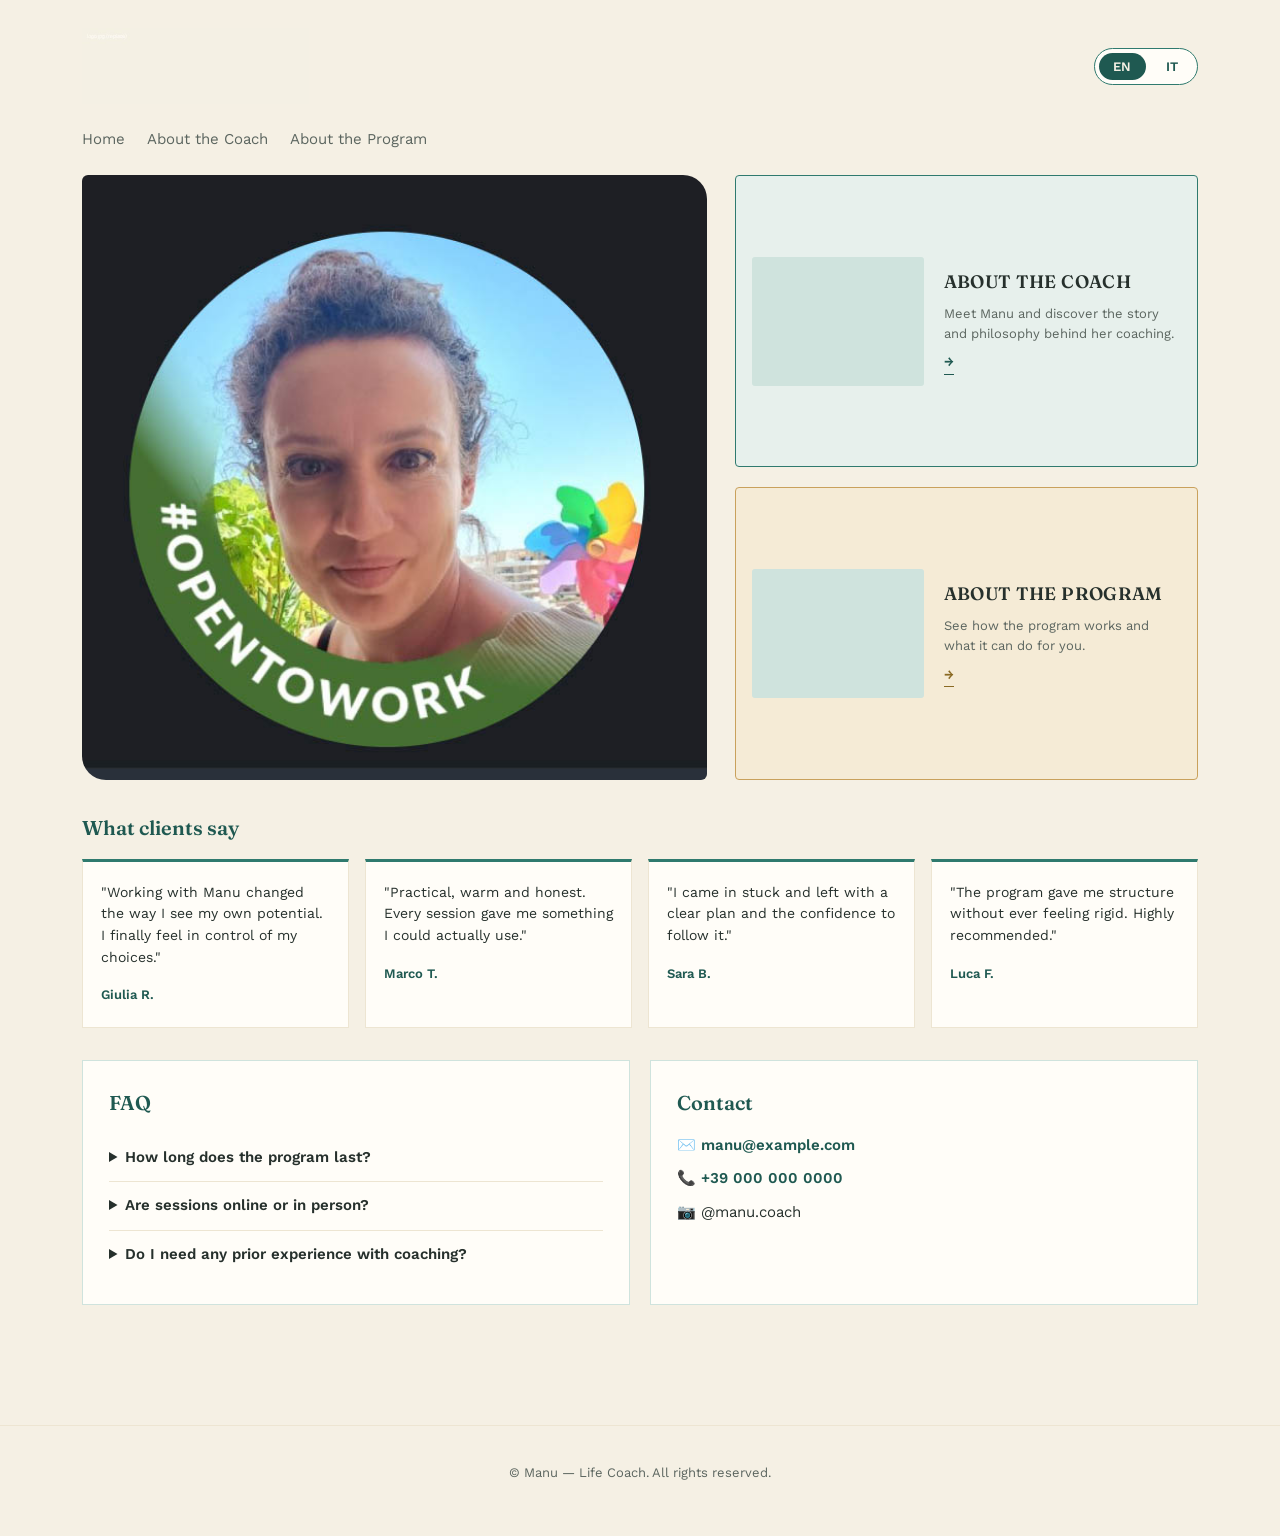
==== index.html @ d8b9cd36 "Add files via upload" ====
<!DOCTYPE html>
<html lang="en">
<head>
<meta charset="UTF-8">
<meta name="viewport" content="width=device-width, initial-scale=1.0">
<title>Manu — Life Coach</title>
<link rel="preconnect" href="https://fonts.googleapis.com">
<link href="https://fonts.googleapis.com/css2?family=Fraunces:wght@500;600&family=Work+Sans:wght@400;500;600&display=swap" rel="stylesheet">
<link rel="stylesheet" href="css/style.css">
</head>
<body data-page="home">

<header class="site-header">
  <a href="index.html" class="logo-link">
    <img src="images/logo.jpg" alt="Manu logo" onerror="this.style.opacity='0.2'">
  </a>
  <div class="lang-toggle" role="group" aria-label="Language">
    <button data-lang="en" aria-pressed="true">EN</button>
    <button data-lang="it" aria-pressed="false">IT</button>
  </div>
</header>

<nav class="site-nav wrap">
  <a href="index.html" data-i18n="nav.home">Home</a>
  <a href="about-coach.html" data-i18n="nav.coach">About the Coach</a>
  <a href="about-program.html" data-i18n="nav.program">About the Program</a>
</nav>

<main class="wrap">

  <section class="hero">
    <div class="hero-grid">
      <div class="hero-photo">
        <img id="heroPhoto" src="images/Manu_face_pic.jpg" alt="Manu" onerror="this.style.opacity='0.15'">
      </div>

      <div class="hero-cards">
        <a href="about-coach.html" class="hero-card hero-card--coach" id="aboutCoachCard">
          <span class="hero-card-imgwrap">
            <img class="hero-card-img" src="images/about_coach.jpg" alt="" onerror="this.style.display='none'">
          </span>
          <div class="hero-card-text">
            <h3 id="coachCardTitle">About the Coach</h3>
            <p id="coachCardExcerpt">Meet Manu and discover the story behind her coaching.</p>
            <span class="go">→</span>
          </div>
        </a>
        <a href="about-program.html" class="hero-card hero-card--program" id="aboutProgramCard">
          <span class="hero-card-imgwrap">
            <img class="hero-card-img" src="images/about_program.jpg" alt="" onerror="this.style.display='none'">
          </span>
          <div class="hero-card-text">
            <h3 id="programCardTitle">About the Program</h3>
            <p id="programCardExcerpt">See how the program works and what it can do for you.</p>
            <span class="go">→</span>
          </div>
        </a>
      </div>
    </div>

    <div class="testimonials">
      <h2 id="testimonialsTitle">What clients say</h2>
      <div class="testimonial-grid" id="testimonialGrid"></div>
    </div>

    <div class="side-boxes">
      <div class="info-box">
        <h2 id="faqTitle">FAQ</h2>
        <div id="faqList"></div>
      </div>
      <div class="info-box">
        <h2 id="contactTitle">Contact</h2>
        <ul class="contact-list" id="contactList"></ul>
      </div>
    </div>
  </section>

</main>

<footer class="site-footer">
  <p id="footerText"></p>
</footer>

<script src="js/main.js"></script>
</body>
</html>
---- css/style.css ----
/* ===== Design tokens ===== */
:root {
  --cream: #F5F0E4;
  --cream-deep: #EDE5D2;
  --teal-deep: #1F5951;
  --teal: #2F7A6E;
  --teal-soft: #CFE3DD;
  --teal-wash: #E7F0EC;
  --gold-wash: #F5EBD6;
  --gold: #C9A15C;
  --ink: #26302C;
  --ink-soft: #5B655F;
  --paper: #FFFDF8;

  --font-display: "Fraunces", Georgia, serif;
  --font-body: "Work Sans", -apple-system, BlinkMacSystemFont, sans-serif;

  --radius-photo: 6px 24px 6px 24px;
  --radius-card: 2px 28px 2px 28px;
  --max-width: 1180px;
}

* { box-sizing: border-box; }

html { scroll-behavior: smooth; }

body {
  margin: 0;
  background: var(--cream);
  color: var(--ink);
  font-family: var(--font-body);
  line-height: 1.55;
  -webkit-font-smoothing: antialiased;
}

img { max-width: 100%; display: block; }

a { color: inherit; }

.wrap {
  max-width: var(--max-width);
  margin: 0 auto;
  padding: 0 32px;
}

/* ===== Header ===== */
.site-header {
  display: flex;
  align-items: center;
  justify-content: space-between;
  padding: 28px 32px 10px;
  max-width: var(--max-width);
  margin: 0 auto;
}

.logo-link img {
  width: 227px;   /* ~6cm */
  height: 76px;   /* ~2cm */
  object-fit: contain;
  object-position: left center;
}

.lang-toggle {
  display: flex;
  gap: 6px;
  border: 1px solid var(--teal);
  border-radius: 999px;
  padding: 4px;
  background: var(--paper);
}

.lang-toggle button {
  border: none;
  background: transparent;
  font-family: var(--font-body);
  font-size: 13px;
  font-weight: 600;
  letter-spacing: 0.04em;
  padding: 6px 14px;
  border-radius: 999px;
  cursor: pointer;
  color: var(--teal-deep);
}

.lang-toggle button[aria-pressed="true"] {
  background: var(--teal-deep);
  color: var(--cream);
}

.site-nav {
  display: flex;
  gap: 22px;
  margin-top: 14px;
}

.site-nav a {
  text-decoration: none;
  color: var(--ink-soft);
  font-size: 15px;
}

.site-nav a:hover { color: var(--teal-deep); }

/* ===== Hero layout ===== */
.hero {
  padding: 24px 0 60px;
}

.hero-grid {
  display: grid;
  grid-template-columns: 1.35fr 1fr;
  gap: 28px;
  align-items: stretch;
}

.hero-photo {
  border-radius: var(--radius-photo);
  overflow: hidden;
  background: var(--teal-soft);
  min-height: 420px;
}

.hero-photo img {
  width: 100%;
  height: 100%;
  object-fit: cover;
}

.hero-cards {
  display: grid;
  grid-template-rows: 1fr 1fr;
  gap: 20px;
}

.hero-card {
  display: flex;
  align-items: center;
  gap: 20px;
  text-decoration: none;
  background: var(--paper);
  border: 1px solid var(--teal);
  border-radius: 4px;
  padding: 16px;
  transition: filter 0.2s ease;
}

.hero-card--coach {
  background: var(--teal-wash);
  border-color: var(--teal);
}

.hero-card--program {
  background: var(--gold-wash);
  border-color: var(--gold);
}

.hero-card:hover { filter: brightness(0.97); }

.hero-card-imgwrap {
  flex-shrink: 0;
  width: 40%;
  aspect-ratio: 4 / 3;
  border-radius: 3px;
  overflow: hidden;
  background: var(--teal-soft);
  display: block;
}

.hero-card-img {
  width: 100%;
  height: 100%;
  object-fit: cover;
}

.hero-card-text {
  display: flex;
  flex-direction: column;
  gap: 8px;
}

.hero-card h3 {
  font-family: var(--font-display);
  font-size: 18px;
  font-weight: 600;
  letter-spacing: 0.02em;
  text-transform: uppercase;
  margin: 0;
  color: var(--ink);
}

.hero-card p {
  margin: 0;
  font-size: 13px;
  color: var(--ink-soft);
}

.hero-card .go {
  font-size: 13px;
  font-weight: 600;
  color: var(--teal-deep);
  border-bottom: 1px solid currentColor;
  padding-bottom: 1px;
  align-self: flex-start;
}

.hero-card--program .go { color: #8a6a24; }

/* ===== Testimonials ===== */
.testimonials {
  margin-top: 32px;
}

.testimonials h2,
.side-boxes h2 {
  font-family: var(--font-display);
  font-size: 20px;
  font-weight: 600;
  margin: 0 0 16px;
  color: var(--teal-deep);
}

.testimonial-grid {
  display: grid;
  grid-template-columns: repeat(4, 1fr);
  gap: 16px;
}

.testimonial-box {
  background: var(--paper);
  border: 1px solid var(--cream-deep);
  border-top: 3px solid var(--teal);
  padding: 20px 18px;
}

.testimonial-box p {
  margin: 0 0 14px;
  font-size: 14px;
  color: var(--ink);
}

.testimonial-box span {
  font-size: 13px;
  font-weight: 600;
  color: var(--teal-deep);
}

/* ===== FAQ / Contact boxes ===== */
.side-boxes {
  margin-top: 32px;
  display: grid;
  grid-template-columns: 1fr 1fr;
  gap: 20px;
}

.info-box {
  background: var(--paper);
  border: 1px solid var(--teal-soft);
  padding: 26px;
}

.info-box h2 { margin-top: 0; }

.info-box details {
  border-top: 1px solid var(--cream-deep);
  padding: 12px 0;
}

.info-box details:first-of-type { border-top: none; }

.info-box summary {
  cursor: pointer;
  font-weight: 600;
  font-size: 15px;
  color: var(--ink);
}

.info-box details p {
  margin: 10px 0 0;
  font-size: 14px;
  color: var(--ink-soft);
}

.contact-list {
  list-style: none;
  padding: 0;
  margin: 0;
  font-size: 15px;
}

.contact-list li { margin-bottom: 10px; }

.contact-list a { text-decoration: none; color: var(--teal-deep); font-weight: 600; }

/* ===== Inner pages (coach / program) ===== */
.page-hero {
  padding: 20px 0 10px;
}

.page-hero h1 {
  font-family: var(--font-display);
  font-size: 44px;
  font-weight: 600;
  color: var(--teal-deep);
  margin: 6px 0 0;
}

.breadcrumb {
  font-size: 14px;
  color: var(--ink-soft);
  text-decoration: none;
}

.breadcrumb:hover { color: var(--teal-deep); }

.coach-layout {
  display: grid;
  grid-template-columns: 1fr 1.4fr;
  gap: 40px;
  margin-top: 30px;
  align-items: start;
}

.coach-photo {
  border-radius: var(--radius-photo);
  overflow: hidden;
  background: var(--teal-soft);
}

.coach-photo img { width: 100%; }

.coach-name {
  font-family: var(--font-display);
  font-size: 28px;
  margin: 0 0 2px;
  color: var(--ink);
}

.coach-role {
  color: var(--teal);
  font-weight: 600;
  font-size: 14px;
  margin: 0 0 18px;
}

.bio p {
  font-size: 16px;
  max-width: 62ch;
  color: var(--ink);
}

.qualifications {
  margin: 56px 0 40px;
}

.qualifications h2 {
  font-family: var(--font-display);
  font-size: 22px;
  color: var(--teal-deep);
  margin-bottom: 20px;
}

.qual-grid {
  display: grid;
  grid-template-columns: repeat(5, 1fr);
  gap: 16px;
}

.qual-item { text-align: left; }

.qual-item img {
  width: 100%;
  aspect-ratio: 3 / 4;
  object-fit: cover;
  border: 1px solid var(--cream-deep);
  background: var(--paper);
}

.qual-item p {
  font-size: 13px;
  color: var(--ink-soft);
  margin: 8px 0 0;
}

/* ===== Program page ===== */
.program-intro {
  font-size: 19px;
  font-family: var(--font-display);
  color: var(--teal-deep);
  max-width: 60ch;
  margin: 18px 0 40px;
}

.program-sections {
  display: grid;
  grid-template-columns: 1fr 1fr;
  gap: 20px;
  margin-bottom: 60px;
}

.program-section {
  background: var(--paper);
  border-left: 4px solid var(--gold);
  padding: 24px 26px;
}

.program-section h3 {
  font-family: var(--font-display);
  font-size: 19px;
  margin: 0 0 10px;
  color: var(--ink);
}

.program-section p {
  margin: 0;
  font-size: 15px;
  color: var(--ink-soft);
}

/* ===== Footer ===== */
.site-footer {
  border-top: 1px solid var(--cream-deep);
  margin-top: 60px;
  padding: 24px 0 40px;
  text-align: center;
  font-size: 13px;
  color: var(--ink-soft);
}

/* ===== Responsive ===== */
@media (max-width: 900px) {
  .hero-grid { grid-template-columns: 1fr; }
  .hero-photo { min-height: 280px; }
  .testimonial-grid { grid-template-columns: repeat(2, 1fr); }
  .side-boxes { grid-template-columns: 1fr; }
  .coach-layout { grid-template-columns: 1fr; }
  .qual-grid { grid-template-columns: repeat(3, 1fr); }
  .program-sections { grid-template-columns: 1fr; }
  .page-hero h1 { font-size: 32px; }
}

@media (max-width: 560px) {
  .testimonial-grid { grid-template-columns: 1fr; }
  .qual-grid { grid-template-columns: repeat(2, 1fr); }
  .site-header { flex-direction: column; align-items: flex-start; gap: 14px; }
  .hero-card { flex-direction: column; align-items: stretch; }
  .hero-card-imgwrap { width: 100%; aspect-ratio: 16 / 9; }
}

@media (prefers-reduced-motion: reduce) {
  html { scroll-behavior: auto; }
  * { transition: none !important; }
}

:focus-visible {
  outline: 2px solid var(--teal-deep);
  outline-offset: 2px;
}
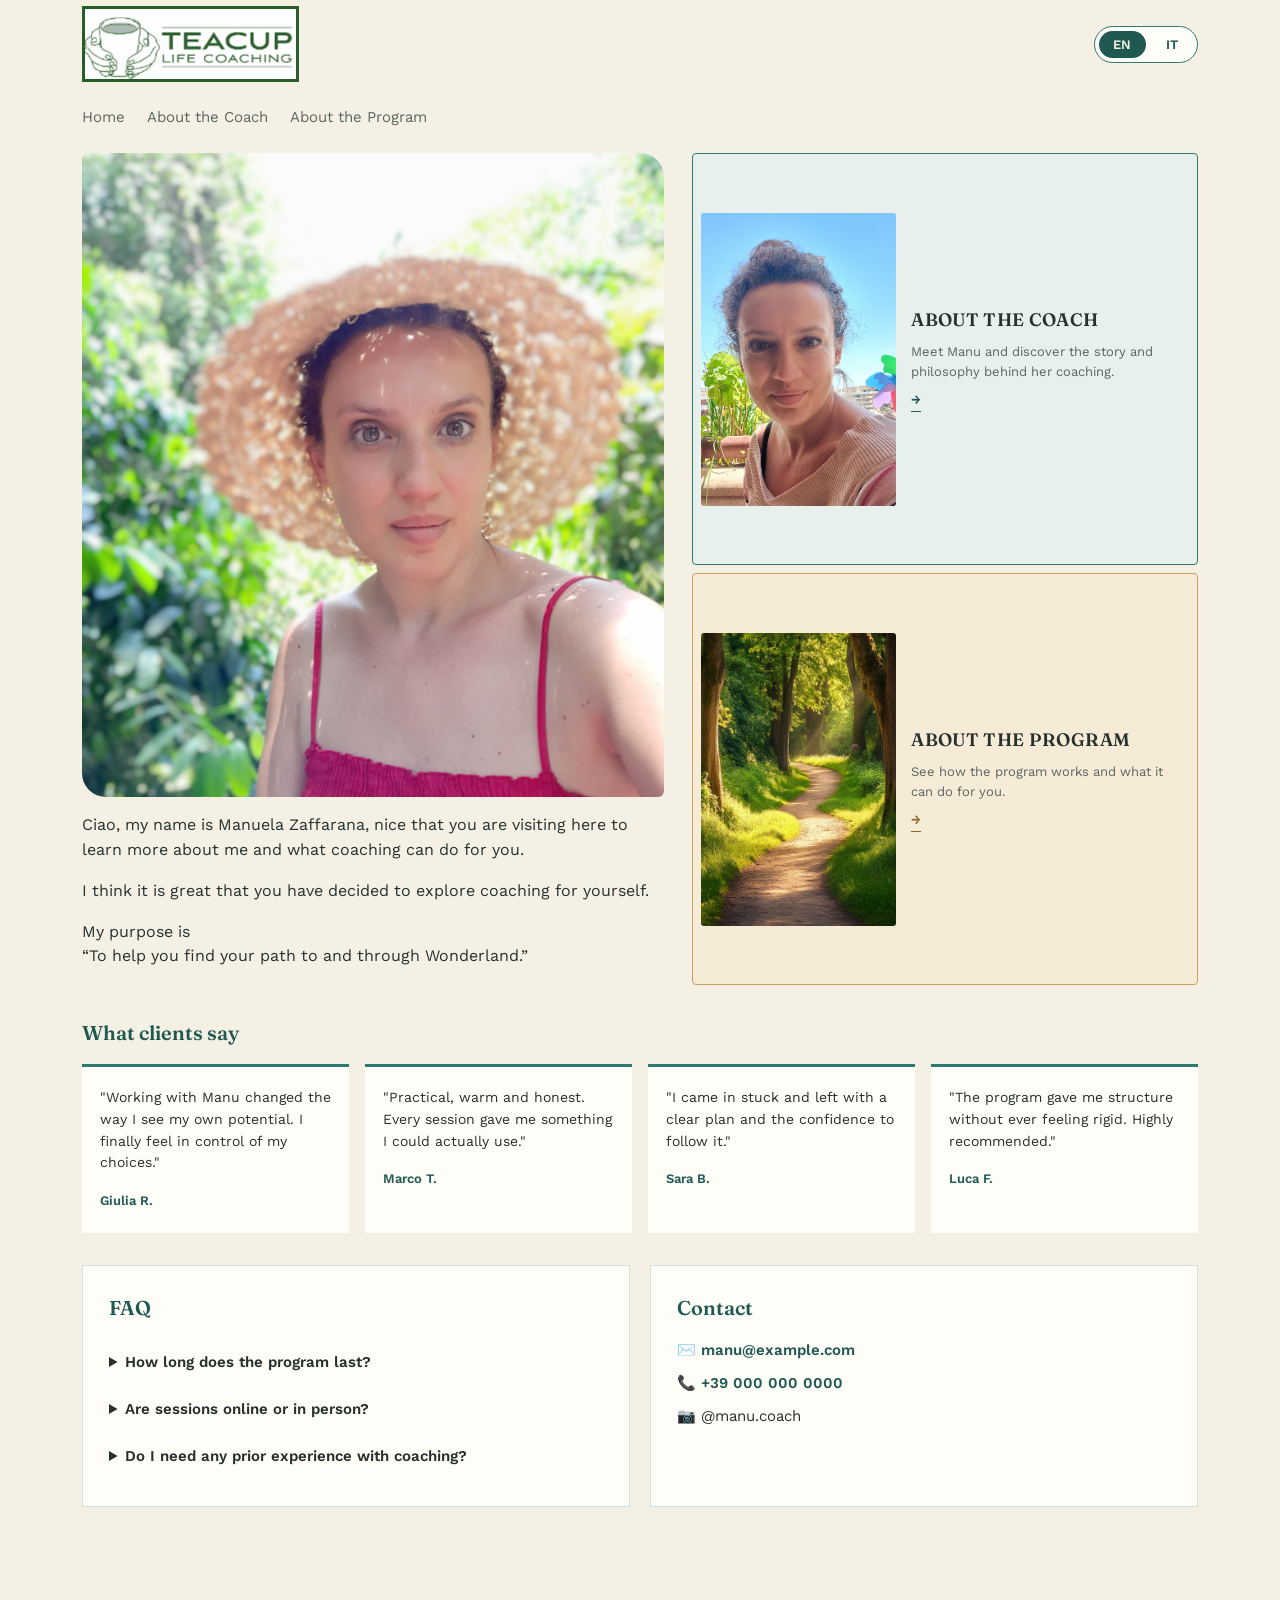
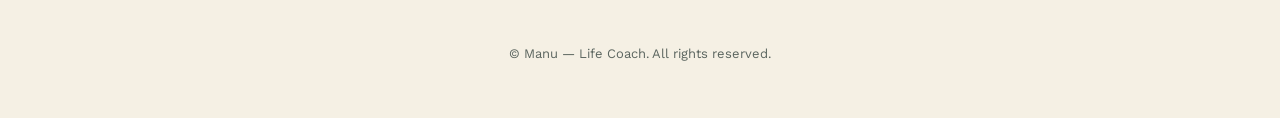
==== commit 61ee8a8c: "Add files via upload" ====
--- a/index.html
+++ b/index.html
@@ -30,8 +30,15 @@
 
   <section class="hero">
     <div class="hero-grid">
-      <div class="hero-photo">
-        <img id="heroPhoto" src="images/Manu_face_pic.jpg" alt="Manu" onerror="this.style.opacity='0.15'">
+      <div class="hero-photo-box">
+        <div class="hero-photo">
+          <img id="heroPhoto" src="images/Manu_face_pic.jpg" alt="Manu" onerror="this.style.opacity='0.15'">
+        </div>
+        <div class="hero-caption">
+          <p>Ciao, my name is Manuela Zaffarana, nice that you are visiting here to learn more about me and what coaching can do for you.</p>
+          <p>I think it is great that you have decided to explore coaching for yourself.</p>
+          <p class="hero-caption-purpose">My purpose is<br>&ldquo;To help you find your path to and through Wonderland.&rdquo;</p>
+        </div>
       </div>
 
       <div class="hero-cards">
--- a/css/style.css
+++ b/css/style.css
@@ -1,6 +1,6 @@
 /* ===== Design tokens ===== */
 :root {
-  --cream: #F5F0E4;
+  --cream: #F5F0E4;grid
   --cream-deep: #EDE5D2;
   --teal-deep: #1F5951;
   --teal: #2F7A6E;
@@ -48,7 +48,7 @@
   display: flex;
   align-items: center;
   justify-content: space-between;
-  padding: 28px 32px 10px;
+  padding: 6px 32px 10px;
   max-width: var(--max-width);
   margin: 0 auto;
 }
@@ -103,12 +103,12 @@
 
 /* ===== Hero layout ===== */
 .hero {
-  padding: 24px 0 60px;
+  padding: 24px 0 40px;
 }
 
 .hero-grid {
   display: grid;
-  grid-template-columns: 1.35fr 1fr;
+  grid-template-columns: 1.15fr 1fr;
   gap: 28px;
   align-items: stretch;
 }
@@ -117,7 +117,7 @@
   border-radius: var(--radius-photo);
   overflow: hidden;
   background: var(--teal-soft);
-  min-height: 420px;
+  min-height: 80px;
 }
 
 .hero-photo img {
@@ -129,18 +129,18 @@
 .hero-cards {
   display: grid;
   grid-template-rows: 1fr 1fr;
-  gap: 20px;
+  gap: 8px;
 }
 
 .hero-card {
   display: flex;
   align-items: center;
-  gap: 20px;
+  gap: 15px;
   text-decoration: none;
   background: var(--paper);
   border: 1px solid var(--teal);
   border-radius: 4px;
-  padding: 16px;
+  padding: 8px;
   transition: filter 0.2s ease;
 }
 
@@ -159,7 +159,7 @@
 .hero-card-imgwrap {
   flex-shrink: 0;
   width: 40%;
-  aspect-ratio: 4 / 3;
+  aspect-ratio: 2 / 3;
   border-radius: 3px;
   overflow: hidden;
   background: var(--teal-soft);
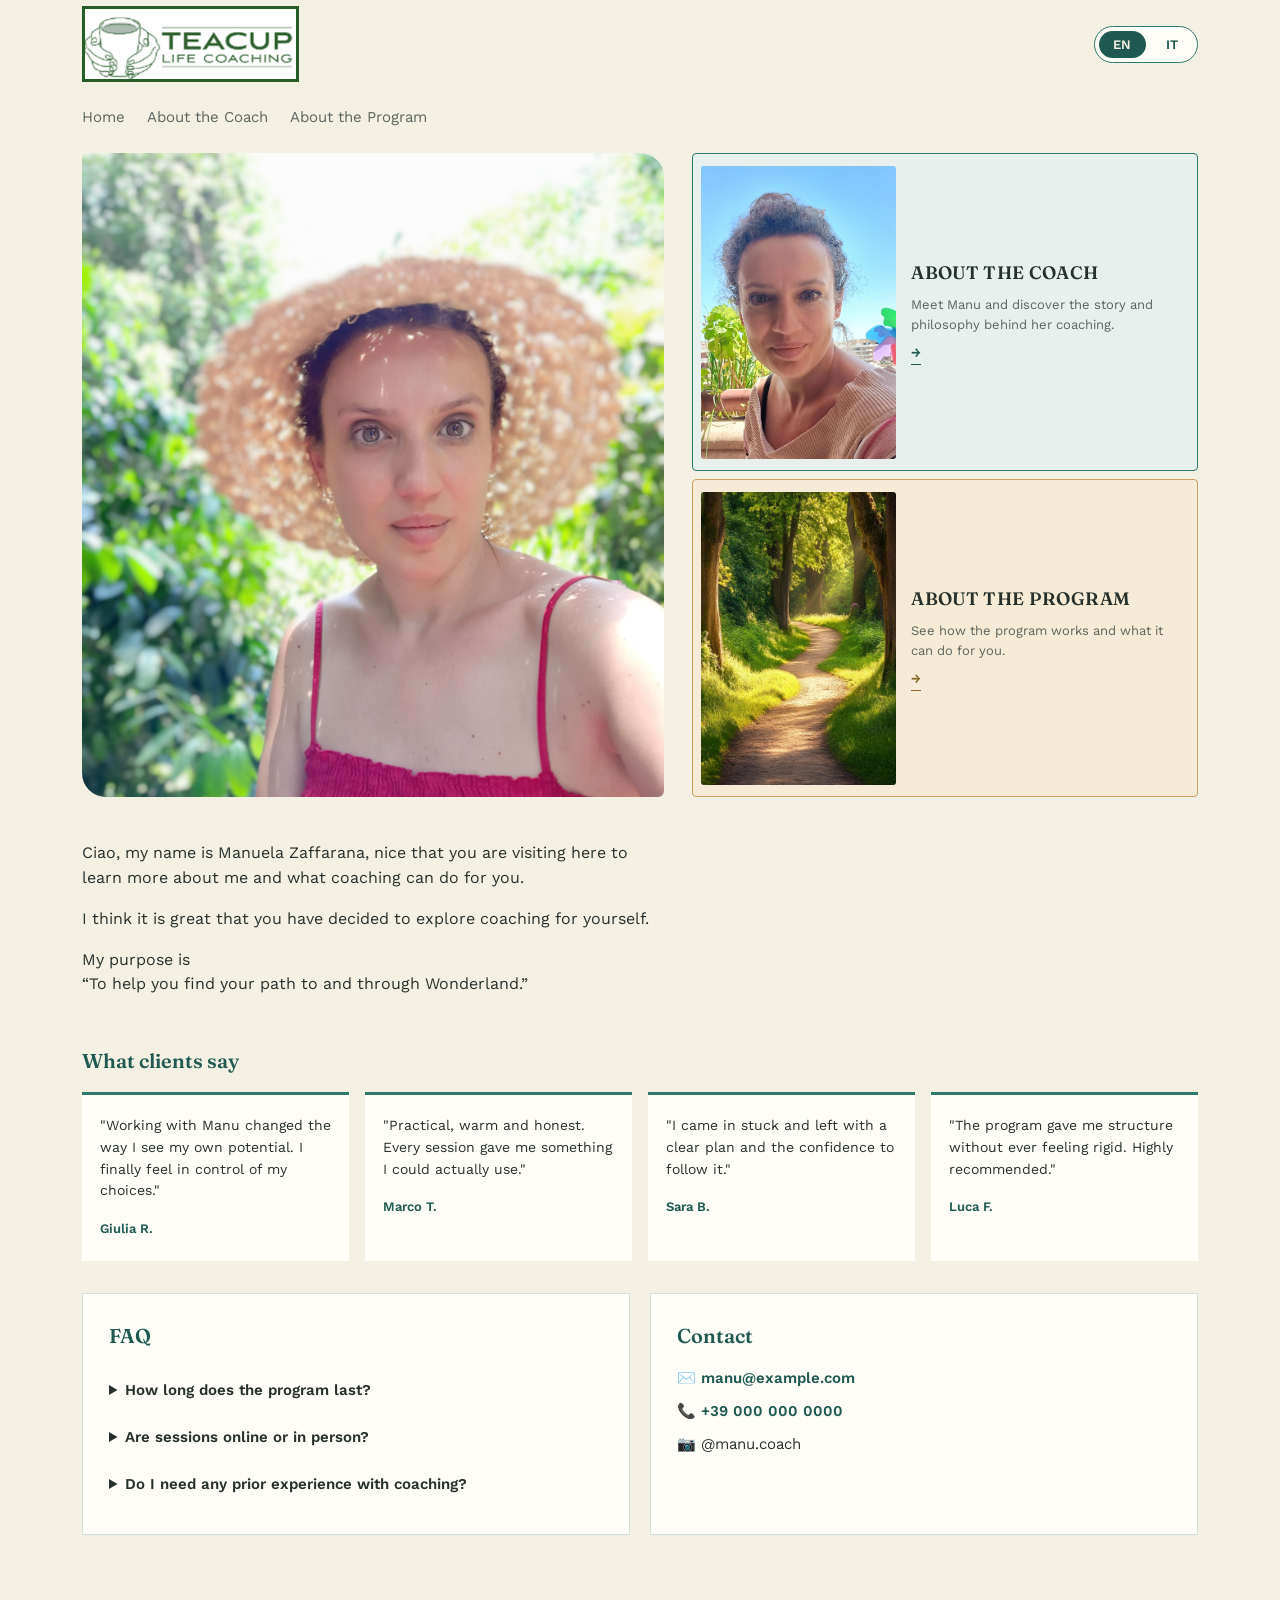
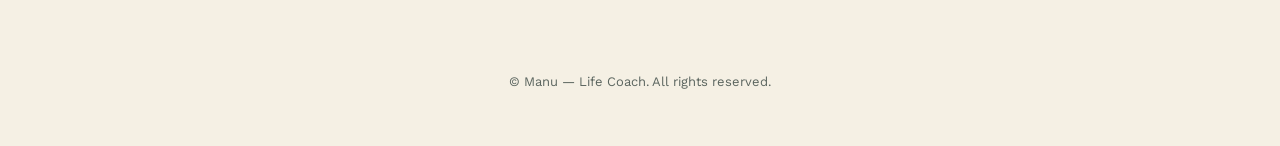
==== commit 86ccfb50: "Add files via upload" ====
--- a/index.html
+++ b/index.html
@@ -30,15 +30,8 @@
 
   <section class="hero">
     <div class="hero-grid">
-      <div class="hero-photo-box">
-        <div class="hero-photo">
-          <img id="heroPhoto" src="images/Manu_face_pic.jpg" alt="Manu" onerror="this.style.opacity='0.15'">
-        </div>
-        <div class="hero-caption">
-          <p>Ciao, my name is Manuela Zaffarana, nice that you are visiting here to learn more about me and what coaching can do for you.</p>
-          <p>I think it is great that you have decided to explore coaching for yourself.</p>
-          <p class="hero-caption-purpose">My purpose is<br>&ldquo;To help you find your path to and through Wonderland.&rdquo;</p>
-        </div>
+      <div class="hero-photo">
+        <img id="heroPhoto" src="images/Manu_face_pic.jpg" alt="Manu" onerror="this.style.opacity='0.15'">
       </div>
 
       <div class="hero-cards">
@@ -62,6 +55,12 @@
             <span class="go">→</span>
           </div>
         </a>
+      </div>
+
+      <div class="hero-caption">
+        <p>Ciao, my name is Manuela Zaffarana, nice that you are visiting here to learn more about me and what coaching can do for you.</p>
+        <p>I think it is great that you have decided to explore coaching for yourself.</p>
+        <p class="hero-caption-purpose">My purpose is<br>&ldquo;To help you find your path to and through Wonderland.&rdquo;</p>
       </div>
     </div>
 
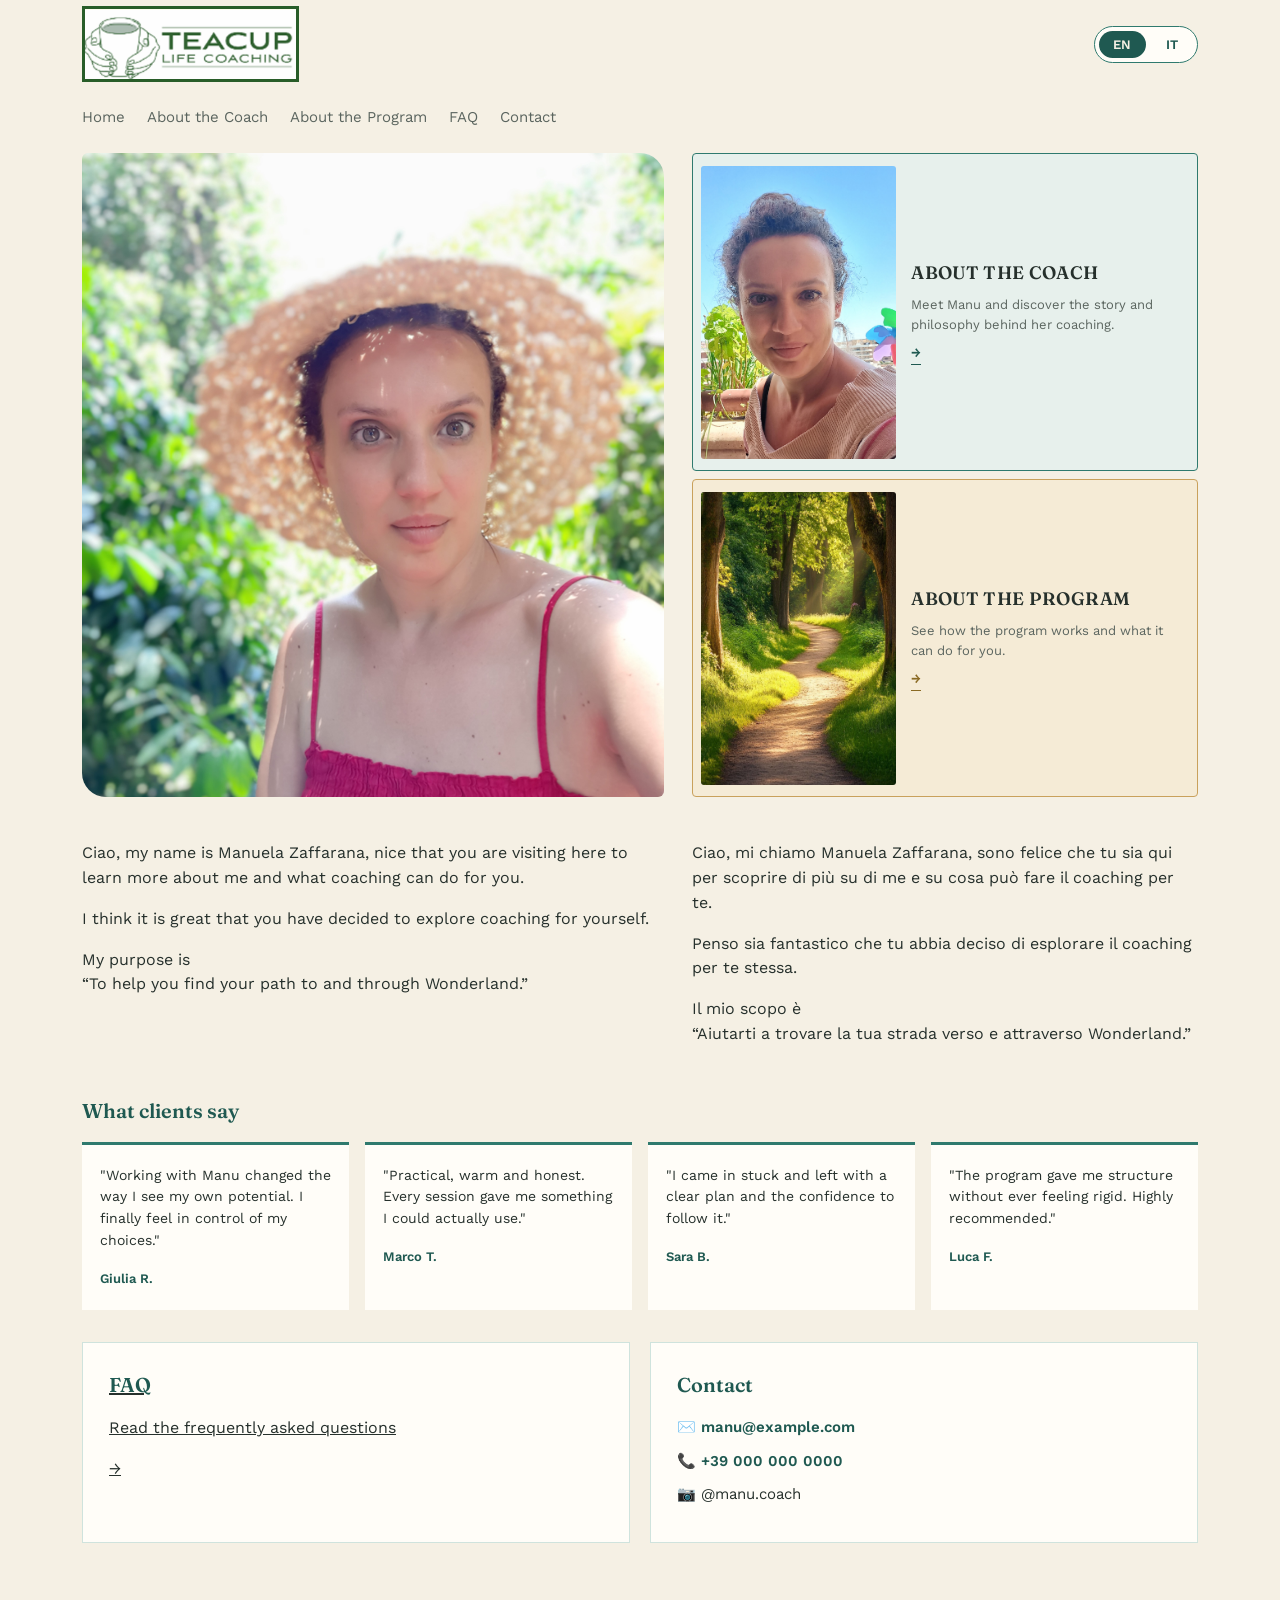
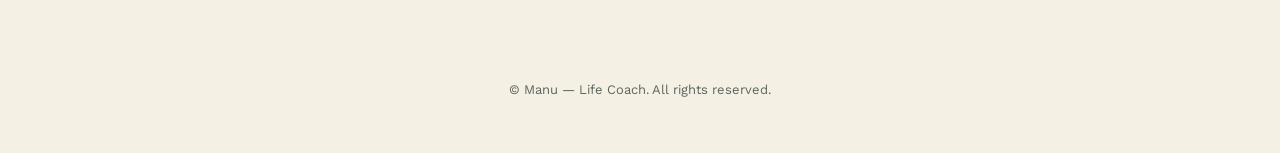
==== commit 07aedcb3: "Add files via upload" ====
--- a/index.html
+++ b/index.html
@@ -24,6 +24,8 @@
   <a href="index.html" data-i18n="nav.home">Home</a>
   <a href="about-coach.html" data-i18n="nav.coach">About the Coach</a>
   <a href="about-program.html" data-i18n="nav.program">About the Program</a>
+  <a href="faq.html" data-i18n="nav.faq">FAQ</a>
+  <a href="index.html#contactBox" data-i18n="nav.contact">Contact</a>
 </nav>
 
 <main class="wrap">
@@ -57,10 +59,15 @@
         </a>
       </div>
 
-      <div class="hero-caption">
+      <div class="hero-caption" data-lang="en">
         <p>Ciao, my name is Manuela Zaffarana, nice that you are visiting here to learn more about me and what coaching can do for you.</p>
         <p>I think it is great that you have decided to explore coaching for yourself.</p>
         <p class="hero-caption-purpose">My purpose is<br>&ldquo;To help you find your path to and through Wonderland.&rdquo;</p>
+      </div>
+      <div class="hero-caption" data-lang="it">
+        <p>Ciao, mi chiamo Manuela Zaffarana, sono felice che tu sia qui per scoprire di più su di me e su cosa può fare il coaching per te.</p>
+        <p>Penso sia fantastico che tu abbia deciso di esplorare il coaching per te stessa.</p>
+        <p class="hero-caption-purpose">Il mio scopo è<br>&ldquo;Aiutarti a trovare la tua strada verso e attraverso Wonderland.&rdquo;</p>
       </div>
     </div>
 
@@ -70,11 +77,12 @@
     </div>
 
     <div class="side-boxes">
-      <div class="info-box">
+      <a href="faq.html" class="info-box info-box--link" id="faqCard">
         <h2 id="faqTitle">FAQ</h2>
-        <div id="faqList"></div>
-      </div>
-      <div class="info-box">
+        <p id="faqCta">Read the frequently asked questions</p>
+        <span class="go">→</span>
+      </a>
+      <div class="info-box" id="contactBox">
         <h2 id="contactTitle">Contact</h2>
         <ul class="contact-list" id="contactList"></ul>
       </div>
--- a/css/style.css
+++ b/css/style.css
@@ -369,7 +369,7 @@
 
 .qual-item img {
   width: 100%;
-  aspect-ratio: 3 / 4;
+  aspect-ratio: 1 / 1;
   object-fit: cover;
   border: 1px solid var(--cream-deep);
   background: var(--paper);
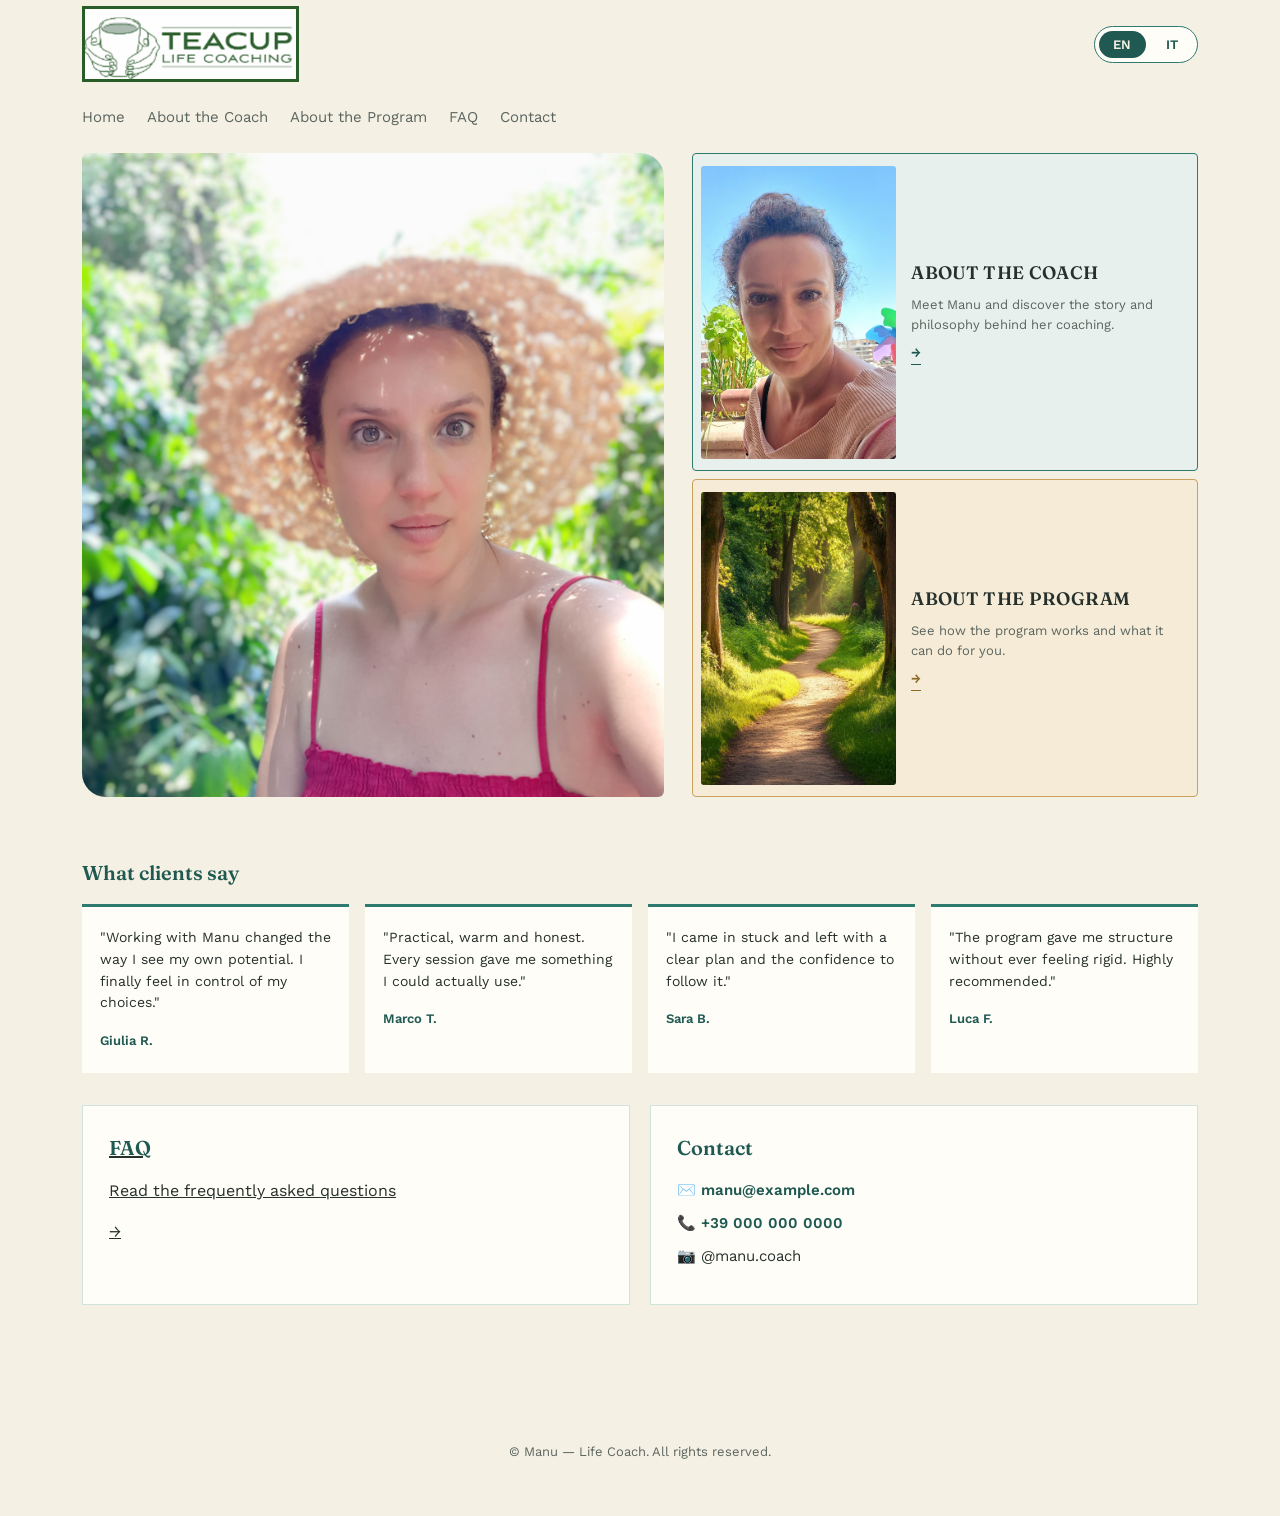
==== commit fbab7b56: "Add files via upload" ====
--- a/index.html
+++ b/index.html
@@ -59,16 +59,7 @@
         </a>
       </div>
 
-      <div class="hero-caption" data-lang="en">
-        <p>Ciao, my name is Manuela Zaffarana, nice that you are visiting here to learn more about me and what coaching can do for you.</p>
-        <p>I think it is great that you have decided to explore coaching for yourself.</p>
-        <p class="hero-caption-purpose">My purpose is<br>&ldquo;To help you find your path to and through Wonderland.&rdquo;</p>
-      </div>
-      <div class="hero-caption" data-lang="it">
-        <p>Ciao, mi chiamo Manuela Zaffarana, sono felice che tu sia qui per scoprire di più su di me e su cosa può fare il coaching per te.</p>
-        <p>Penso sia fantastico che tu abbia deciso di esplorare il coaching per te stessa.</p>
-        <p class="hero-caption-purpose">Il mio scopo è<br>&ldquo;Aiutarti a trovare la tua strada verso e attraverso Wonderland.&rdquo;</p>
-      </div>
+      <div class="hero-caption" id="heroCaption"></div>
     </div>
 
     <div class="testimonials">
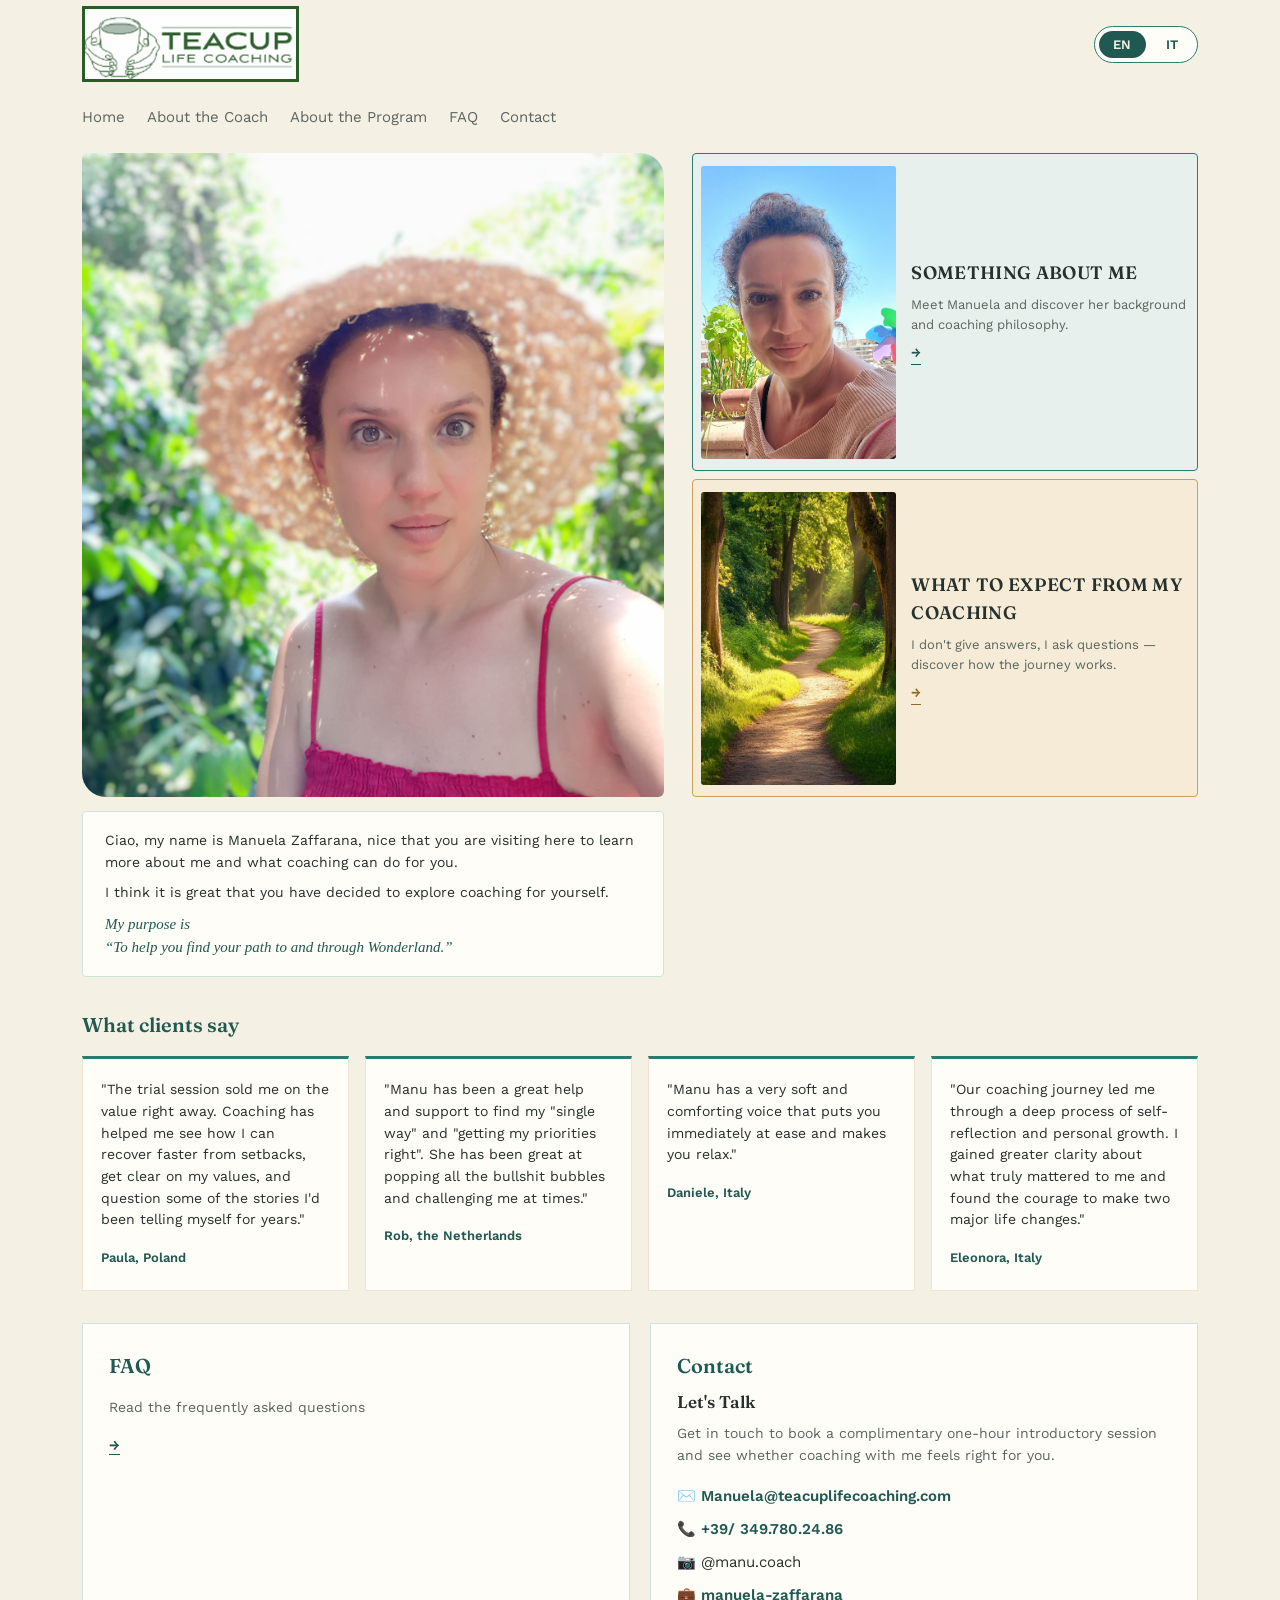
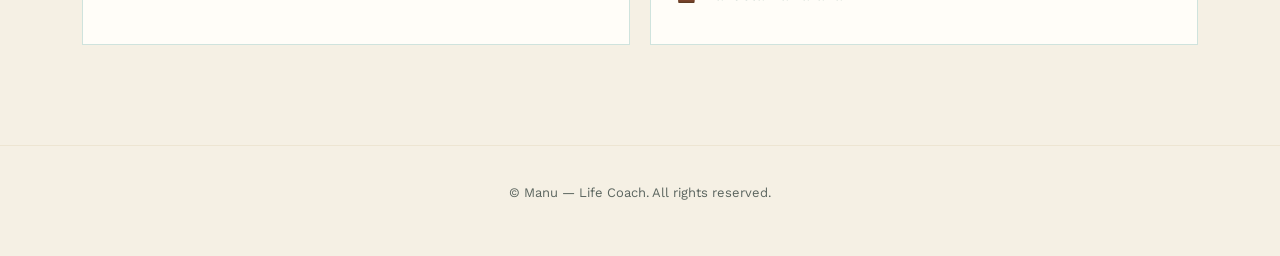
==== commit 966d9cfa: "Add files via upload" ====
--- a/index.html
+++ b/index.html
@@ -75,6 +75,8 @@
       </a>
       <div class="info-box" id="contactBox">
         <h2 id="contactTitle">Contact</h2>
+        <p class="contact-cta" id="contactCta"></p>
+        <p class="contact-intro" id="contactIntro"></p>
         <ul class="contact-list" id="contactList"></ul>
       </div>
     </div>
--- a/css/style.css
+++ b/css/style.css
@@ -1,6 +1,6 @@
 /* ===== Design tokens ===== */
 :root {
-  --cream: #F5F0E4;grid
+  --cream: #F5F0E4;
   --cream-deep: #EDE5D2;
   --teal-deep: #1F5951;
   --teal: #2F7A6E;
@@ -109,11 +109,15 @@
 .hero-grid {
   display: grid;
   grid-template-columns: 1.15fr 1fr;
-  gap: 28px;
+  grid-template-rows: auto auto;
+  column-gap: 28px;
+  row-gap: 14px;
   align-items: stretch;
 }
 
 .hero-photo {
+  grid-column: 1;
+  grid-row: 1;
   border-radius: var(--radius-photo);
   overflow: hidden;
   background: var(--teal-soft);
@@ -126,7 +130,36 @@
   object-fit: cover;
 }
 
+.hero-caption {
+  grid-column: 1;
+  grid-row: 2;
+  background: var(--paper);
+  border: 1px solid var(--teal-soft);
+  border-radius: 4px;
+  padding: 18px 22px;
+  display: flex;
+  flex-direction: column;
+  gap: 8px;
+}
+
+.hero-caption p {
+  margin: 0;
+  font-size: 14px;
+  color: var(--ink);
+}
+
+.hero-caption .hero-caption-purpose {
+  margin-top: 2px;
+  font-family: var(--font-display);
+  font-size: 15px;
+  font-style: italic;
+  color: var(--teal-deep);
+  line-height: 1.5;
+}
+
 .hero-cards {
+  grid-column: 2;
+  grid-row: 1;
   display: grid;
   grid-template-rows: 1fr 1fr;
   gap: 8px;
@@ -256,9 +289,43 @@
   background: var(--paper);
   border: 1px solid var(--teal-soft);
   padding: 26px;
+  scroll-margin-top: 24px;
+}
+
+.info-box--link {
+  display: block;
+  text-decoration: none;
+  color: inherit;
+  transition: filter 0.2s ease;
+}
+
+.info-box--link:hover { filter: brightness(0.97); }
+
+.info-box--link p { margin: 0 0 14px; font-size: 14px; color: var(--ink-soft); }
+
+.info-box--link .go {
+  font-size: 14px;
+  font-weight: 600;
+  color: var(--teal-deep);
+  border-bottom: 1px solid currentColor;
+  padding-bottom: 1px;
 }
 
 .info-box h2 { margin-top: 0; }
+
+.contact-cta {
+  font-family: var(--font-display);
+  font-size: 17px;
+  font-weight: 600;
+  color: var(--ink);
+  margin: -8px 0 8px;
+}
+
+.contact-intro {
+  font-size: 14px;
+  color: var(--ink-soft);
+  margin: 0 0 18px;
+}
 
 .info-box details {
   border-top: 1px solid var(--cream-deep);
@@ -342,11 +409,41 @@
   margin: 0 0 18px;
 }
 
-.bio p {
-  font-size: 16px;
+.coach-intro-heading {
+  font-family: var(--font-display);
+  font-size: 17px;
+  font-weight: 600;
+  color: var(--teal-deep);
+  margin: 0 0 16px;
+}
+
+.bio-section {
+  margin-bottom: 28px;
+}
+
+.bio-section:last-child {
+  margin-bottom: 0;
+}
+
+.bio-section h3 {
+  font-family: var(--font-display);
+  font-size: 17px;
+  font-weight: 600;
+  color: var(--ink);
+  margin: 0 0 8px;
+}
+
+.bio-section p {
+  font-size: 15px;
   max-width: 62ch;
-  color: var(--ink);
-}
+  color: var(--ink-soft);
+  margin: 0 0 10px;
+}
+
+.bio-section p:last-child {
+  margin-bottom: 0;
+}
+
 
 .qualifications {
   margin: 56px 0 40px;
@@ -369,7 +466,7 @@
 
 .qual-item img {
   width: 100%;
-  aspect-ratio: 1 / 1;
+  aspect-ratio: 3 / 4;
   object-fit: cover;
   border: 1px solid var(--cream-deep);
   background: var(--paper);
@@ -382,12 +479,20 @@
 }
 
 /* ===== Program page ===== */
+.program-intro-heading {
+  font-family: var(--font-display);
+  font-size: 26px;
+  font-weight: 600;
+  color: var(--teal-deep);
+  margin: 8px 0 4px;
+}
+
 .program-intro {
-  font-size: 19px;
-  font-family: var(--font-display);
-  color: var(--teal-deep);
+  font-size: 16px;
+  font-family: var(--font-body);
+  color: var(--ink-soft);
   max-width: 60ch;
-  margin: 18px 0 40px;
+  margin: 0 0 30px;
 }
 
 .program-sections {
@@ -412,6 +517,31 @@
 
 .program-section p {
   margin: 0;
+  font-size: 15px;
+  color: var(--ink-soft);
+}
+
+/* ===== FAQ page ===== */
+.faq-page-list {
+  max-width: 70ch;
+  margin: 30px 0 60px;
+}
+
+.faq-page-item {
+  border-bottom: 1px solid var(--cream-deep);
+  padding: 18px 0;
+}
+
+.faq-page-item summary {
+  cursor: pointer;
+  font-family: var(--font-display);
+  font-weight: 600;
+  font-size: 17px;
+  color: var(--ink);
+}
+
+.faq-page-item p {
+  margin: 12px 0 0;
   font-size: 15px;
   color: var(--ink-soft);
 }
@@ -428,8 +558,10 @@
 
 /* ===== Responsive ===== */
 @media (max-width: 900px) {
-  .hero-grid { grid-template-columns: 1fr; }
-  .hero-photo { min-height: 280px; }
+  .hero-grid { grid-template-columns: 1fr; grid-template-rows: auto auto auto; }
+  .hero-photo { grid-column: 1; grid-row: 1; min-height: 280px; }
+  .hero-cards { grid-column: 1; grid-row: 2; }
+  .hero-caption { grid-column: 1; grid-row: 3; }
   .testimonial-grid { grid-template-columns: repeat(2, 1fr); }
   .side-boxes { grid-template-columns: 1fr; }
   .coach-layout { grid-template-columns: 1fr; }
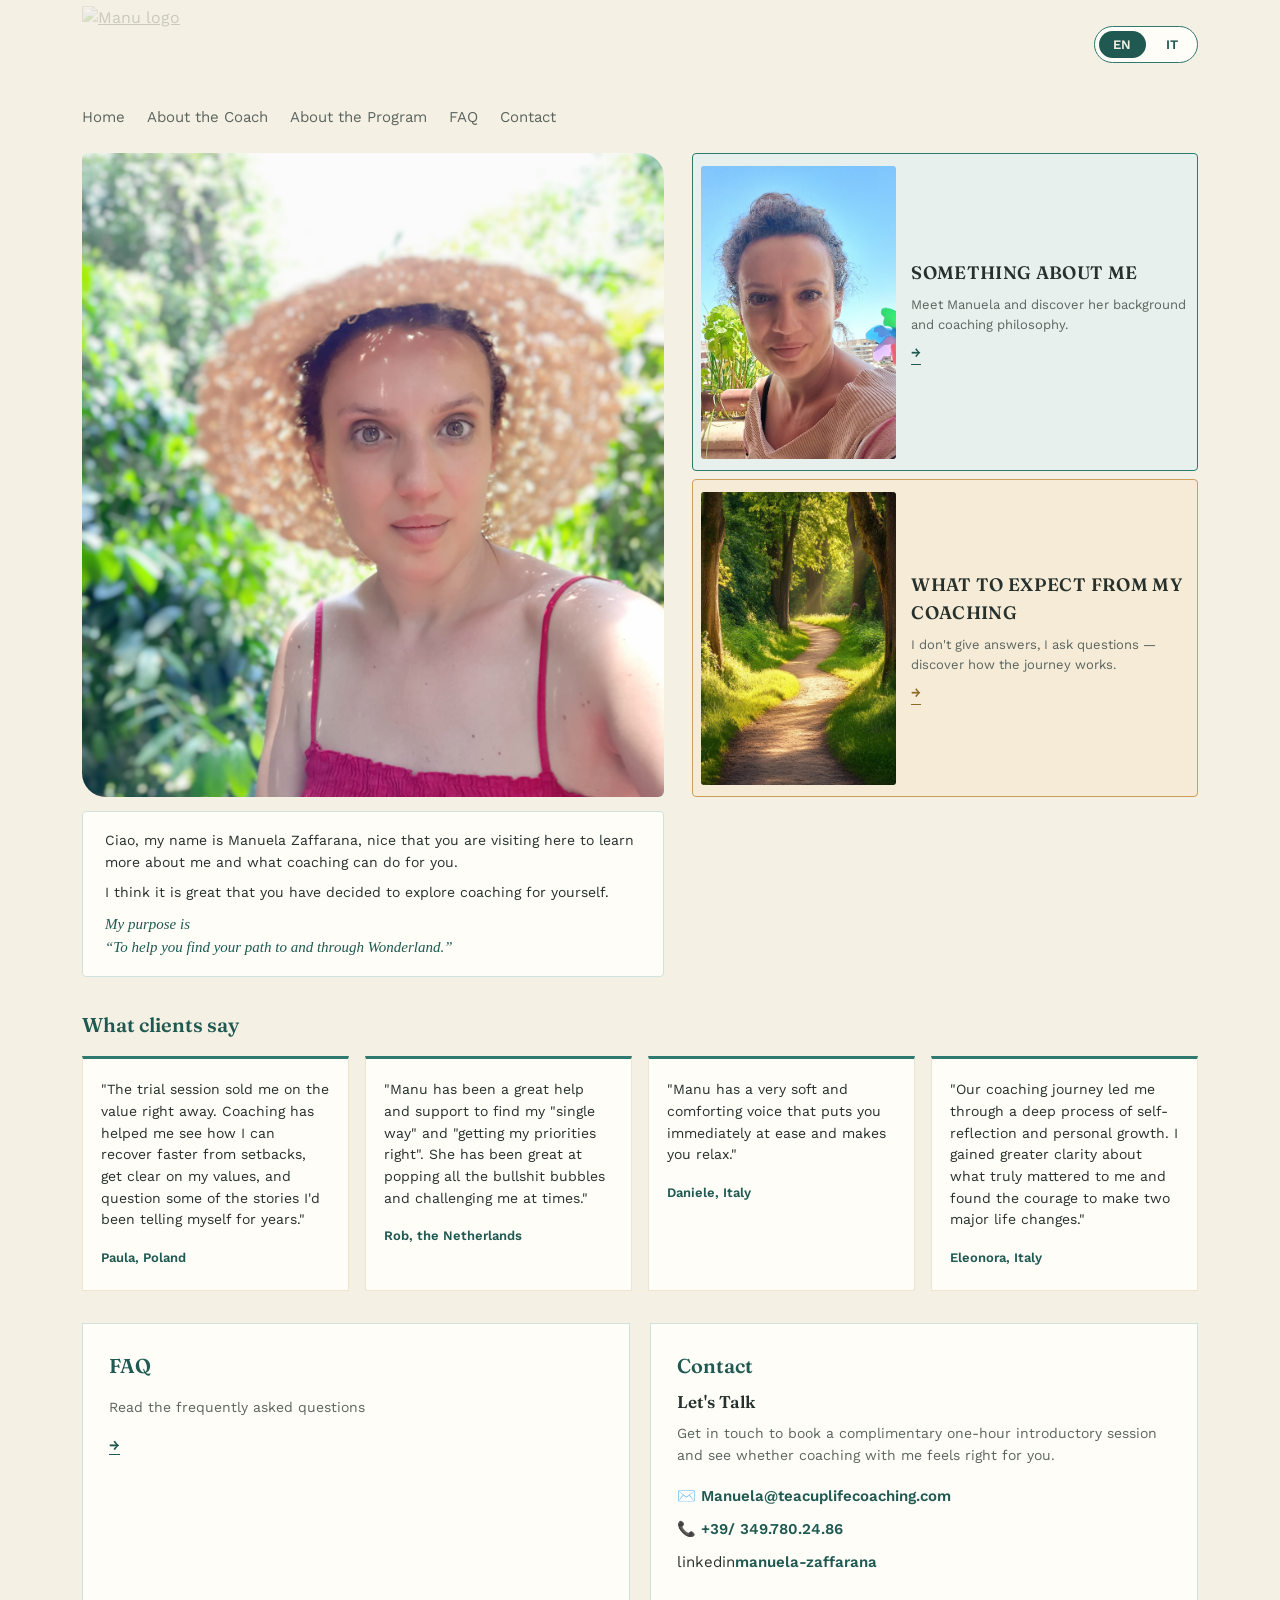
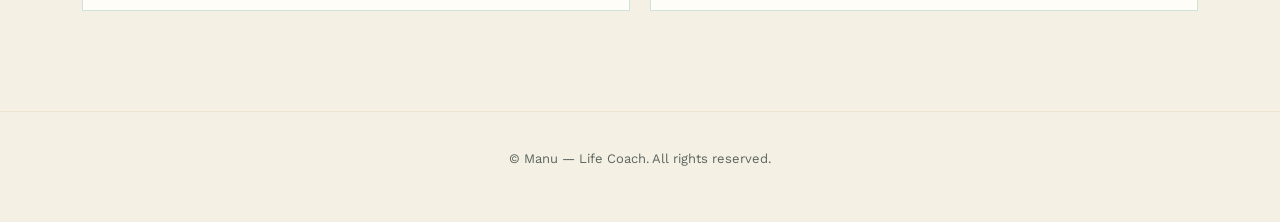
==== commit 545b7bdb: "Change logo image source from logo.jpg to logo.png" ====
--- a/index.html
+++ b/index.html
@@ -12,7 +12,7 @@
 
 <header class="site-header">
   <a href="index.html" class="logo-link">
-    <img src="images/logo.jpg" alt="Manu logo" onerror="this.style.opacity='0.2'">
+    <img src="images/logo.png" alt="Manu logo" onerror="this.style.opacity='0.2'">
   </a>
   <div class="lang-toggle" role="group" aria-label="Language">
     <button data-lang="en" aria-pressed="true">EN</button>
--- a/css/style.css
+++ b/css/style.css
@@ -466,7 +466,7 @@
 
 .qual-item img {
   width: 100%;
-  aspect-ratio: 3 / 4;
+  aspect-ratio: 1 / 1;
   object-fit: cover;
   border: 1px solid var(--cream-deep);
   background: var(--paper);
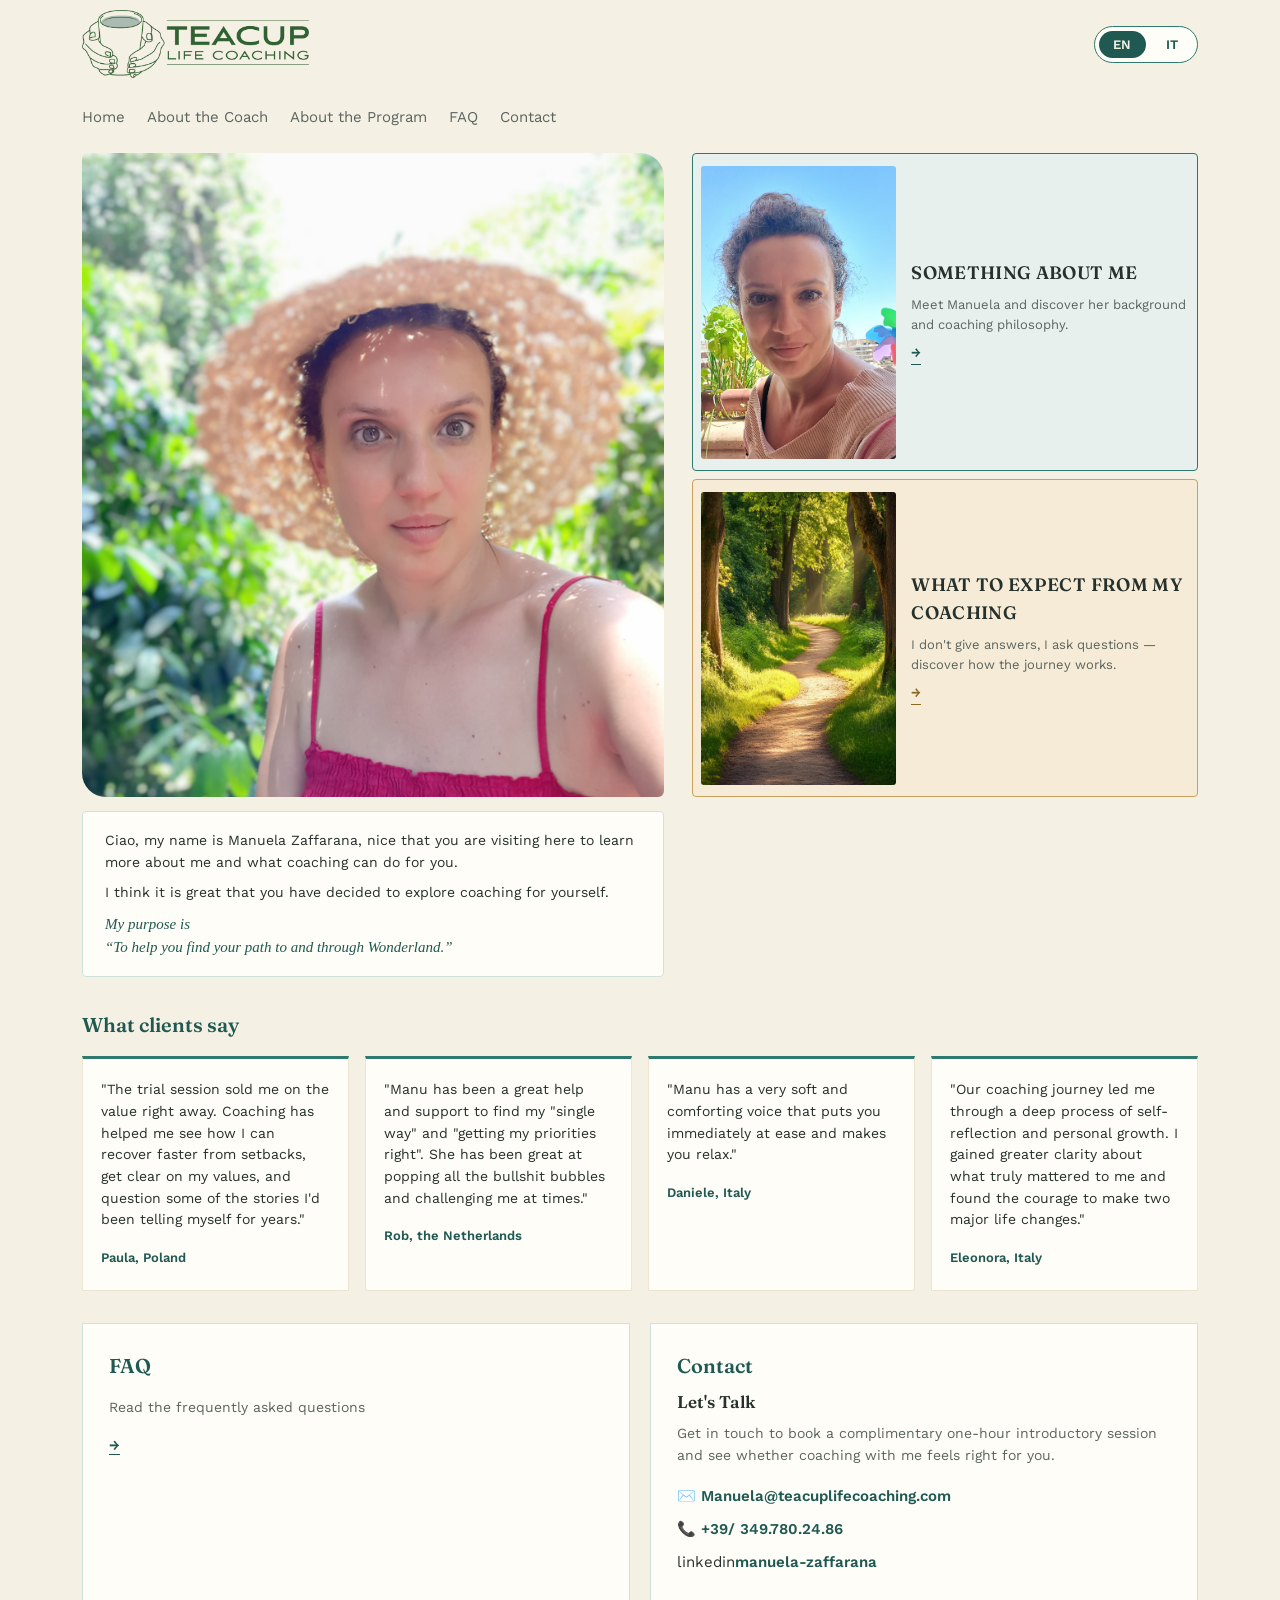
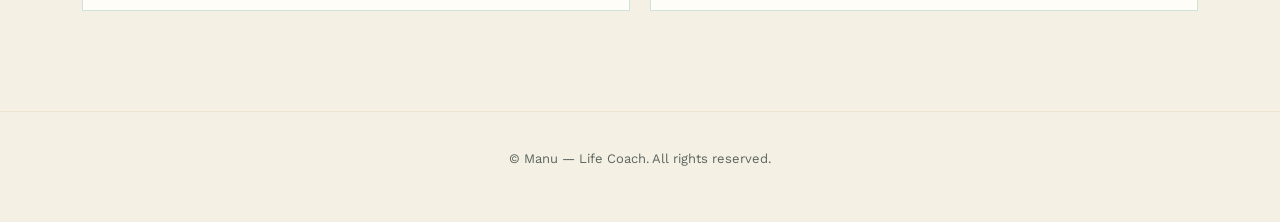
==== commit dc3aebb7: "Update logo image source in index.html" ====
--- a/index.html
+++ b/index.html
@@ -12,7 +12,7 @@
 
 <header class="site-header">
   <a href="index.html" class="logo-link">
-    <img src="images/logo.png" alt="Manu logo" onerror="this.style.opacity='0.2'">
+    <img src="images/logo1.png" alt="Manu logo" onerror="this.style.opacity='0.2'">
   </a>
   <div class="lang-toggle" role="group" aria-label="Language">
     <button data-lang="en" aria-pressed="true">EN</button>
